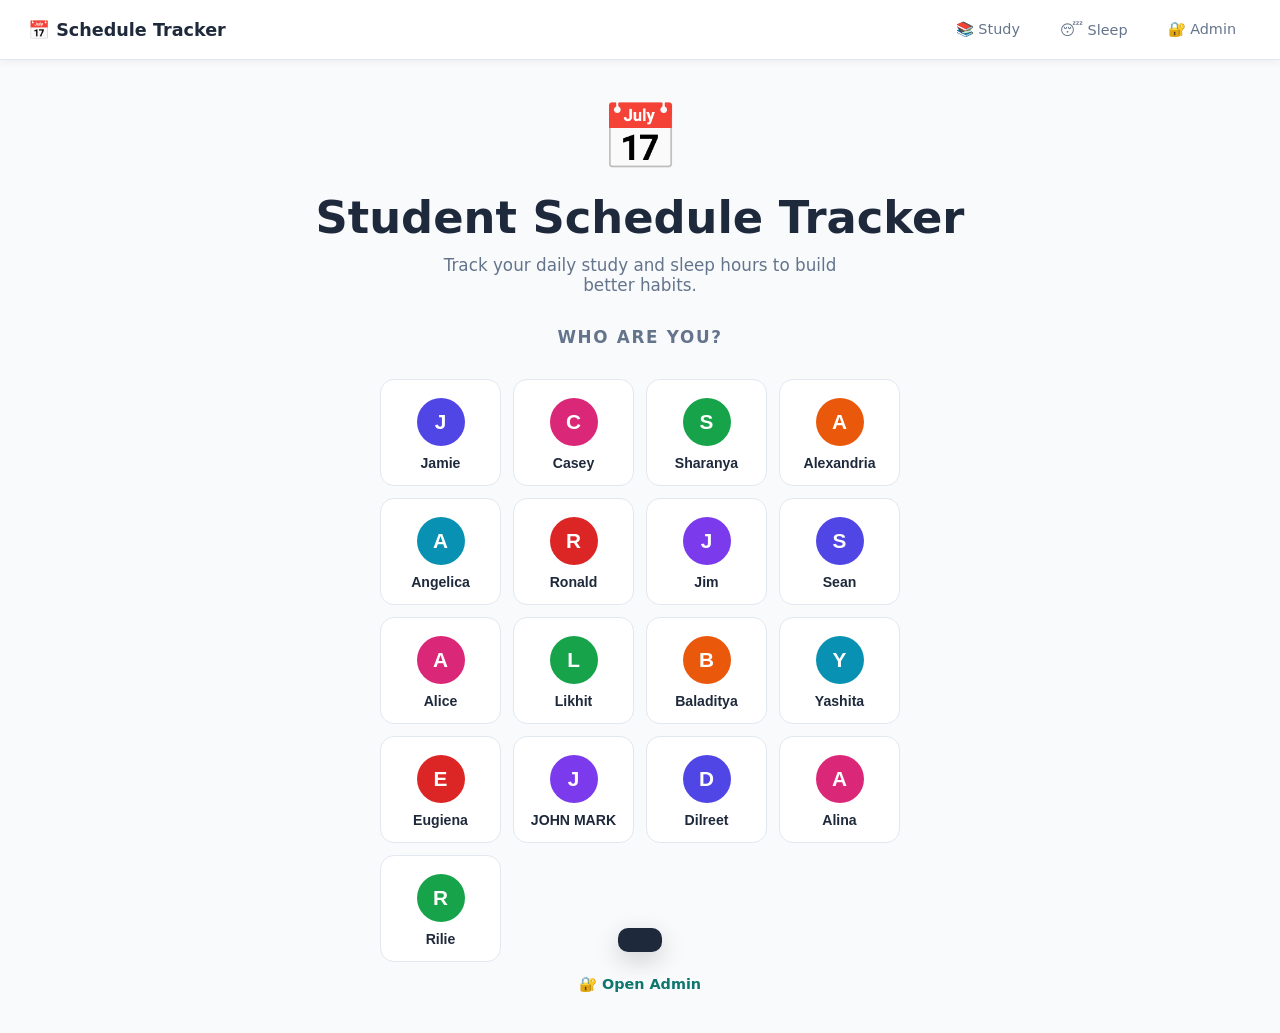
==== index.html @ 70226899 "Add files via upload" ====
<!DOCTYPE html>
<html lang="en">
<head>
  <meta charset="UTF-8" />
  <meta name="viewport" content="width=device-width, initial-scale=1.0" />
  <title>Student Schedule Tracker</title>
  <link rel="stylesheet" href="style.css" />
</head>
<body>

  <!-- NAV -->
  <nav>
    <a class="nav-brand" href="index.html">📅 Schedule Tracker</a>
    <div class="nav-links">
      <a href="study.html">📚 Study</a>
      <a href="sleep.html">😴 Sleep</a>
      <a href="admin.html">🔐 Admin</a>
    </div>
    <div class="nav-student" id="navStudent" style="display:none">
      Hello, <span id="navName"></span>
      <button class="btn-change-name" onclick="resetStudent()">Change</button>
    </div>
  </nav>

  <!-- HERO -->
  <main class="hero">
    <div class="hero-icon">📅</div>
    <h1>Student Schedule Tracker</h1>
    <p>Track your daily study and sleep hours to build better habits.</p>

    <!-- Student picker (default view) -->
    <div id="studentPicker">
      <p class="who-are-you">Who are you?</p>
      <div class="students-grid" id="studentsGrid"></div>
      <a href="admin.html" class="admin-entry-link">🔐 Open Admin</a>
    </div>

    <!-- Page chooser (shown after a student is selected) -->
    <div id="pageChooser" style="display:none;flex-direction:column;align-items:center;gap:16px;width:min(480px,92vw)">
      <h2 style="font-size:1.5rem;font-weight:800">Welcome back, <span id="greetName"></span>! 👋</h2>
      <p style="color:var(--text-muted);font-size:.95rem">Choose a tracker to log today's hours.</p>
      <div class="page-cards" style="width:100%">
        <a href="study.html" class="page-card study">
          <span class="card-icon">📚</span>
          Study Hours
        </a>
        <a href="sleep.html" class="page-card sleep">
          <span class="card-icon">😴</span>
          Sleep Hours
        </a>
        <a href="admin.html" class="page-card admin">
          <span class="card-icon">🔐</span>
          Admin Dashboard
        </a>
      </div>
      <button class="btn-switch" onclick="resetStudent()">Not you? Switch student</button>
    </div>
  </main>

  <div class="toast" id="toast"></div>

  <script src="app.js?v=20260703-4"></script>
  <script>
    const STUDENTS = [
      { name: 'Jamie',      color: 0 },
      { name: 'Casey',      color: 1 },
      { name: 'Sharanya',   color: 2 },
      { name: 'Alexandria', color: 3 },
      { name: 'Angelica',   color: 4 },
      { name: 'Ronald',     color: 5 },
      { name: 'Jim',        color: 6 },
      { name: 'Sean',       color: 0 },
      { name: 'Alice',      color: 1 },
      { name: 'Likhit',     color: 2 },
      { name: 'Baladitya',  color: 3 },
      { name: 'Yashita',    color: 4 },
      { name: 'Eugiena',    color: 5 },
      { name: 'JOHN MARK',  color: 6 },
      { name: 'Dilreet',    color: 0 },
      { name: 'Alina',      color: 1 },
      { name: 'Rilie',      color: 2 },
    ];

    function buildGrid() {
      document.getElementById('studentsGrid').innerHTML = STUDENTS.map(s => `
        <button class="student-btn" onclick="selectStudent('${escHtml(s.name)}')">
          <span class="student-avatar avatar-${s.color}">${s.name[0]}</span>
          ${escHtml(s.name)}
        </button>
      `).join('');
    }

    function selectStudent(name) {
      setStudentName(name);
      document.getElementById('studentPicker').style.display  = 'none';
      const pc = document.getElementById('pageChooser');
      pc.style.display = 'flex';
      document.getElementById('greetName').textContent = name;
      showNavStudent(name);
      showToast('Hi, ' + name + '! 👋');
    }

    function resetStudent() {
      clearStudentName();
      document.getElementById('pageChooser').style.display   = 'none';
      document.getElementById('studentPicker').style.display = 'block';
      document.getElementById('navStudent').style.display    = 'none';
    }

    function init() {
      buildGrid();
      const name = getStudentName();
      if (name) {
        document.getElementById('studentPicker').style.display = 'none';
        document.getElementById('pageChooser').style.display   = 'flex';
        document.getElementById('greetName').textContent = name;
        showNavStudent(name);
      }
    }

    init();
  </script>
</body>
</html>
---- style.css ----
/* ============================================================
   SCHEDULE TRACKER — Shared Styles
   ============================================================ */

:root {
  --study-primary: #4f46e5;
  --study-light:   #ede9fe;
  --study-dark:    #3730a3;

  --sleep-primary: #0891b2;
  --sleep-light:   #cffafe;
  --sleep-dark:    #0e7490;

  --neutral-bg:    #f8fafc;
  --card-bg:       #ffffff;
  --border:        #e2e8f0;
  --text-main:     #1e293b;
  --text-muted:    #64748b;
  --danger:        #ef4444;
  --success:       #22c55e;

  --radius:        14px;
  --shadow:        0 4px 24px rgba(0,0,0,.08);
  --transition:    .2s ease;
}

*, *::before, *::after { box-sizing: border-box; margin: 0; padding: 0; }

body {
  font-family: 'Segoe UI', system-ui, -apple-system, sans-serif;
  background: var(--neutral-bg);
  color: var(--text-main);
  min-height: 100vh;
}

/* ── NAV ── */
nav {
  display: flex;
  align-items: center;
  justify-content: space-between;
  padding: 0 28px;
  height: 60px;
  background: var(--card-bg);
  border-bottom: 1px solid var(--border);
  box-shadow: 0 2px 8px rgba(0,0,0,.05);
  position: sticky;
  top: 0;
  z-index: 100;
}

.nav-brand {
  font-weight: 700;
  font-size: 1.1rem;
  color: var(--text-main);
  text-decoration: none;
  display: flex;
  align-items: center;
  gap: 8px;
}

.nav-links { display: flex; gap: 8px; align-items: center; }

.nav-links a {
  text-decoration: none;
  padding: 6px 16px;
  border-radius: 8px;
  font-size: .9rem;
  font-weight: 500;
  color: var(--text-muted);
  transition: background var(--transition), color var(--transition);
}

.nav-links a:hover    { background: var(--neutral-bg); color: var(--text-main); }
.nav-links a.active-study { background: var(--study-light); color: var(--study-primary); }
.nav-links a.active-sleep { background: var(--sleep-light);  color: var(--sleep-primary); }
.nav-links a.active-admin { background: #ecfeff; color: #0f766e; }

.nav-student {
  font-size: .85rem;
  color: var(--text-muted);
  display: flex;
  align-items: center;
  gap: 6px;
}

.nav-student span {
  font-weight: 600;
  color: var(--text-main);
}

.btn-change-name {
  background: none;
  border: 1px solid var(--border);
  border-radius: 6px;
  padding: 3px 10px;
  font-size: .8rem;
  cursor: pointer;
  color: var(--text-muted);
  transition: border-color var(--transition), color var(--transition);
}
.btn-change-name:hover { border-color: var(--text-muted); color: var(--text-main); }

/* ── HERO / HOME ── */
.hero {
  display: flex;
  flex-direction: column;
  align-items: center;
  justify-content: center;
  min-height: calc(100vh - 60px);
  padding: 40px 20px;
  text-align: center;
}

.hero-icon { font-size: 4rem; margin-bottom: 16px; }

.hero h1 {
  font-size: clamp(1.8rem, 4vw, 2.8rem);
  font-weight: 800;
  line-height: 1.2;
  margin-bottom: 10px;
}

.hero p {
  font-size: 1.05rem;
  color: var(--text-muted);
  max-width: 420px;
  margin: 0 auto 32px;
}

/* ── NAME INPUT CARD ── */
.name-card {
  background: var(--card-bg);
  border: 1px solid var(--border);
  border-radius: var(--radius);
  box-shadow: var(--shadow);
  padding: 36px 40px;
  width: min(480px, 92vw);
}

.name-card label {
  display: block;
  font-size: .875rem;
  font-weight: 600;
  margin-bottom: 8px;
  color: var(--text-muted);
  text-transform: uppercase;
  letter-spacing: .05em;
}

.name-card input[type="text"] {
  width: 100%;
  padding: 12px 16px;
  border: 1.5px solid var(--border);
  border-radius: 10px;
  font-size: 1rem;
  outline: none;
  transition: border-color var(--transition), box-shadow var(--transition);
}
.name-card input[type="text"]:focus {
  border-color: var(--study-primary);
  box-shadow: 0 0 0 3px rgba(79,70,229,.12);
}

.btn-primary {
  margin-top: 16px;
  width: 100%;
  padding: 13px;
  border: none;
  border-radius: 10px;
  font-size: 1rem;
  font-weight: 700;
  cursor: pointer;
  background: linear-gradient(135deg, var(--study-primary), var(--study-dark));
  color: #fff;
  letter-spacing: .02em;
  transition: opacity var(--transition), transform var(--transition);
}
.btn-primary:hover   { opacity: .9; transform: translateY(-1px); }
.btn-primary:active  { transform: none; }

/* ── PAGE CARDS (study / sleep) ── */
.page-cards {
  display: grid;
  grid-template-columns: 1fr 1fr;
  gap: 20px;
  margin-top: 28px;
}

.page-card {
  display: flex;
  flex-direction: column;
  align-items: center;
  gap: 10px;
  padding: 26px 20px;
  border-radius: var(--radius);
  border: 1.5px solid var(--border);
  text-decoration: none;
  color: var(--text-main);
  font-weight: 600;
  font-size: 1rem;
  transition: box-shadow var(--transition), transform var(--transition), border-color var(--transition);
}
.page-card:hover { box-shadow: var(--shadow); transform: translateY(-3px); }

.page-card .card-icon { font-size: 2.4rem; }

.page-card.study { border-color: var(--study-primary); color: var(--study-primary); }
.page-card.sleep  { border-color: var(--sleep-primary); color: var(--sleep-primary); }
.page-card.admin  { border-color: #0f766e; color: #0f766e; }
.page-card.study:hover { background: var(--study-light); }
.page-card.sleep:hover  { background: var(--sleep-light); }
.page-card.admin:hover  { background: #ecfeff; }

.admin-entry-link {
  display: inline-flex;
  margin-top: 14px;
  text-decoration: none;
  color: #0f766e;
  font-size: .9rem;
  font-weight: 700;
}

/* ── MAIN LAYOUT ── */
.container {
  max-width: 780px;
  margin: 0 auto;
  padding: 36px 20px;
}

/* ── PAGE HEADER ── */
.page-header {
  margin-bottom: 28px;
}
.page-header .badge {
  display: inline-flex;
  align-items: center;
  gap: 6px;
  padding: 4px 14px;
  border-radius: 999px;
  font-size: .8rem;
  font-weight: 600;
  margin-bottom: 10px;
}
.badge-study { background: var(--study-light); color: var(--study-primary); }
.badge-sleep  { background: var(--sleep-light);  color: var(--sleep-primary); }

.page-header h2 { font-size: 1.7rem; font-weight: 800; }
.page-header p  { color: var(--text-muted); margin-top: 4px; }

/* ── ENTRY FORM CARD ── */
.entry-card {
  background: var(--card-bg);
  border: 1px solid var(--border);
  border-radius: var(--radius);
  box-shadow: var(--shadow);
  padding: 28px 30px;
  margin-bottom: 32px;
}

.entry-card h3 {
  font-size: 1rem;
  font-weight: 700;
  margin-bottom: 18px;
}

.form-row {
  display: grid;
  grid-template-columns: 1fr 1fr;
  gap: 16px;
}

.form-group {
  display: flex;
  flex-direction: column;
  gap: 6px;
}

.form-group label {
  font-size: .8rem;
  font-weight: 600;
  color: var(--text-muted);
  text-transform: uppercase;
  letter-spacing: .05em;
}

.form-group input[type="date"],
.form-group input[type="number"] {
  padding: 10px 14px;
  border: 1.5px solid var(--border);
  border-radius: 8px;
  font-size: .95rem;
  outline: none;
  transition: border-color var(--transition), box-shadow var(--transition);
  background: var(--neutral-bg);
}
.form-group input:focus {
  background: #fff;
  border-color: var(--study-primary);
  box-shadow: 0 0 0 3px rgba(79,70,229,.10);
}
.sleep-page .form-group input:focus {
  border-color: var(--sleep-primary);
  box-shadow: 0 0 0 3px rgba(8,145,178,.10);
}

.form-actions {
  display: flex;
  gap: 10px;
  margin-top: 18px;
}

.btn-submit {
  flex: 1;
  padding: 12px;
  border: none;
  border-radius: 9px;
  font-size: .95rem;
  font-weight: 700;
  cursor: pointer;
  color: #fff;
  transition: opacity var(--transition), transform var(--transition);
}
.btn-submit:hover  { opacity: .88; transform: translateY(-1px); }
.btn-submit:active { transform: none; }
.btn-submit-study { background: linear-gradient(135deg, var(--study-primary), var(--study-dark)); }
.btn-submit-sleep  { background: linear-gradient(135deg, var(--sleep-primary), var(--sleep-dark)); }

.btn-clear {
  padding: 12px 18px;
  border: 1.5px solid var(--border);
  border-radius: 9px;
  background: none;
  font-size: .9rem;
  font-weight: 600;
  cursor: pointer;
  color: var(--text-muted);
  transition: border-color var(--transition), color var(--transition);
}
.btn-clear:hover { border-color: var(--danger); color: var(--danger); }

/* ── TOAST ── */
.toast {
  position: fixed;
  bottom: 28px;
  left: 50%;
  transform: translateX(-50%) translateY(80px);
  background: var(--text-main);
  color: #fff;
  padding: 12px 22px;
  border-radius: 10px;
  font-size: .9rem;
  font-weight: 600;
  box-shadow: 0 8px 24px rgba(0,0,0,.18);
  z-index: 999;
  transition: transform .3s cubic-bezier(.34,1.56,.64,1);
  pointer-events: none;
}
.toast.show { transform: translateX(-50%) translateY(0); }

/* ── HISTORY TABLE ── */
.history-section h3 {
  font-size: 1rem;
  font-weight: 700;
  margin-bottom: 14px;
}

.history-controls {
  display: flex;
  align-items: center;
  justify-content: space-between;
  margin-bottom: 14px;
  gap: 10px;
  flex-wrap: wrap;
}

.search-box {
  flex: 1;
  min-width: 160px;
  padding: 8px 14px;
  border: 1.5px solid var(--border);
  border-radius: 8px;
  font-size: .9rem;
  outline: none;
  transition: border-color var(--transition);
}
.search-box:focus { border-color: var(--study-primary); }
.sleep-page .search-box:focus { border-color: var(--sleep-primary); }

.btn-clear-all {
  padding: 8px 16px;
  border: 1.5px solid var(--danger);
  border-radius: 8px;
  background: none;
  color: var(--danger);
  font-size: .85rem;
  font-weight: 600;
  cursor: pointer;
  transition: background var(--transition), color var(--transition);
}
.btn-clear-all:hover { background: var(--danger); color: #fff; }

.table-wrapper {
  overflow-x: auto;
  border-radius: var(--radius);
  border: 1px solid var(--border);
}

table {
  width: 100%;
  border-collapse: collapse;
  background: var(--card-bg);
}

thead th {
  padding: 12px 16px;
  text-align: left;
  font-size: .78rem;
  font-weight: 700;
  color: var(--text-muted);
  text-transform: uppercase;
  letter-spacing: .05em;
  border-bottom: 1px solid var(--border);
  background: var(--neutral-bg);
}

tbody tr {
  border-bottom: 1px solid var(--border);
  transition: background var(--transition);
}
tbody tr:last-child { border-bottom: none; }
tbody tr:hover { background: var(--neutral-bg); }

tbody td {
  padding: 13px 16px;
  font-size: .92rem;
}

.hours-pill {
  display: inline-flex;
  align-items: center;
  padding: 3px 12px;
  border-radius: 999px;
  font-weight: 700;
  font-size: .88rem;
}
.pill-study { background: var(--study-light); color: var(--study-primary); }
.pill-sleep  { background: var(--sleep-light);  color: var(--sleep-primary); }

.btn-row-delete {
  background: none;
  border: 1px solid var(--border);
  border-radius: 6px;
  padding: 3px 10px;
  cursor: pointer;
  font-size: .8rem;
  color: var(--text-muted);
  transition: border-color var(--transition), color var(--transition), background var(--transition);
}
.btn-row-delete:hover { border-color: var(--danger); color: var(--danger); background: #fef2f2; }

.empty-state {
  text-align: center;
  padding: 40px 20px;
  color: var(--text-muted);
  font-size: .95rem;
}
.empty-state .empty-icon { font-size: 2.5rem; margin-bottom: 8px; }

/* ── SUMMARY CARDS ── */
.summary-row {
  display: grid;
  grid-template-columns: repeat(3, 1fr);
  gap: 14px;
  margin-bottom: 28px;
}

.summary-card {
  background: var(--card-bg);
  border: 1px solid var(--border);
  border-radius: var(--radius);
  padding: 18px 20px;
}
.summary-card .summary-label {
  font-size: .75rem;
  font-weight: 600;
  color: var(--text-muted);
  text-transform: uppercase;
  letter-spacing: .05em;
  margin-bottom: 6px;
}
.summary-card .summary-value {
  font-size: 1.8rem;
  font-weight: 800;
  line-height: 1;
}
.summary-card .summary-unit {
  font-size: .8rem;
  color: var(--text-muted);
  margin-top: 3px;
}
.value-study { color: var(--study-primary); }
.value-sleep  { color: var(--sleep-primary); }

/* ── RESPONSIVE ── */
@media (max-width: 560px) {
  .form-row           { grid-template-columns: 1fr; }
  .page-cards         { grid-template-columns: 1fr; }
  .summary-row        { grid-template-columns: 1fr 1fr; }
  .nav                { padding: 0 16px; }
  nav .nav-student    { display: none; }
  .entry-card         { padding: 20px 18px; }
}

/* ══════════════════════════════════════════
   STUDENT PICKER
═══════════════════════════════════════════ */
.who-are-you {
  font-size: .8rem;
  font-weight: 700;
  text-transform: uppercase;
  letter-spacing: .1em;
  color: var(--text-muted);
  margin-bottom: 18px;
}

.students-grid {
  display: grid;
  grid-template-columns: repeat(4, 1fr);
  gap: 12px;
  width: min(520px, 92vw);
}

.student-btn {
  display: flex;
  flex-direction: column;
  align-items: center;
  gap: 9px;
  padding: 18px 10px 14px;
  border-radius: var(--radius);
  border: 1.5px solid var(--border);
  background: var(--card-bg);
  cursor: pointer;
  font-size: .88rem;
  font-weight: 600;
  color: var(--text-main);
  transition: border-color var(--transition), box-shadow var(--transition), transform var(--transition);
}
.student-btn:hover {
  border-color: var(--study-primary);
  box-shadow: var(--shadow);
  transform: translateY(-3px);
  color: var(--study-primary);
}

.student-avatar {
  width: 48px;
  height: 48px;
  border-radius: 50%;
  display: flex;
  align-items: center;
  justify-content: center;
  font-size: 1.3rem;
  font-weight: 800;
  color: #fff;
}

.avatar-0 { background: #4f46e5; }
.avatar-1 { background: #db2777; }
.avatar-2 { background: #16a34a; }
.avatar-3 { background: #ea580c; }
.avatar-4 { background: #0891b2; }
.avatar-5 { background: #dc2626; }
.avatar-6 { background: #7c3aed; }

.btn-switch {
  background: none;
  border: none;
  color: var(--study-primary);
  font-weight: 600;
  cursor: pointer;
  font-size: .9rem;
  margin-top: 4px;
  text-decoration: underline;
}

/* ══════════════════════════════════════════
   MONTH NAVIGATION
═══════════════════════════════════════════ */
.month-nav {
  display: flex;
  align-items: center;
  justify-content: space-between;
  margin-bottom: 2px;
  padding: 10px 16px;
  background: var(--card-bg);
  border: 1px solid var(--border);
  border-radius: var(--radius) var(--radius) 0 0;
  border-bottom: none;
}

.month-label {
  font-weight: 700;
  font-size: 1rem;
  color: var(--text-main);
}

.btn-month {
  background: none;
  border: 1.5px solid var(--border);
  border-radius: 8px;
  width: 34px;
  height: 34px;
  cursor: pointer;
  font-size: 1.2rem;
  display: flex;
  align-items: center;
  justify-content: center;
  line-height: 1;
  transition: background var(--transition), border-color var(--transition);
}
.btn-month:hover { background: var(--neutral-bg); border-color: var(--text-muted); }

/* ══════════════════════════════════════════
   CALENDAR GRID
═══════════════════════════════════════════ */
.calendar-wrapper {
  background: var(--card-bg);
  border: 1px solid var(--border);
  border-radius: 0 0 var(--radius) var(--radius);
  overflow: hidden;
  margin-bottom: 16px;
  box-shadow: var(--shadow);
}

.cal-day-headers {
  display: grid;
  grid-template-columns: repeat(7, 1fr);
  background: var(--neutral-bg);
  border-bottom: 1px solid var(--border);
}

.cal-day-header {
  text-align: center;
  padding: 10px 4px;
  font-size: .72rem;
  font-weight: 700;
  color: var(--text-muted);
  text-transform: uppercase;
  letter-spacing: .04em;
}

.cal-grid {
  display: grid;
  grid-template-columns: repeat(7, 1fr);
}

.day-cell {
  min-height: 78px;
  border-right: 1px solid var(--border);
  border-bottom: 1px solid var(--border);
  padding: 7px 6px 6px;
  cursor: pointer;
  transition: background var(--transition);
  display: flex;
  flex-direction: column;
  align-items: center;
  gap: 5px;
  position: relative;
}
.day-cell:nth-child(7n)          { border-right: none; }
.day-cell:hover:not(.day-blank)  { background: var(--neutral-bg); }

.day-blank {
  cursor: default;
  background: #fafafa;
}
.day-blank:hover { background: #fafafa; }

.day-num {
  font-size: .83rem;
  font-weight: 600;
  color: var(--text-muted);
  width: 26px;
  height: 26px;
  display: flex;
  align-items: center;
  justify-content: center;
  border-radius: 50%;
  flex-shrink: 0;
}
.day-today .day-num             { background: var(--study-primary); color: #fff; }
.sleep-page .day-today .day-num { background: var(--sleep-primary);  color: #fff; }

.day-hours {
  font-size: .78rem;
  font-weight: 700;
  padding: 2px 8px;
  border-radius: 999px;
  line-height: 1.5;
}
.study-page .day-hours { background: var(--study-light); color: var(--study-primary); }
.sleep-page .day-hours { background: var(--sleep-light);  color: var(--sleep-primary); }

/* ── LOW SLEEP FLAG (< 7 hrs) ── */
.day-low-sleep                  { background: #fff1f2 !important; }
.day-low-sleep:hover            { background: #ffe4e6 !important; }
.day-low-sleep .day-hours       { background: #fee2e2 !important; color: var(--danger) !important; }

/* Red dot indicator in top-right of low-sleep cells */
.day-low-sleep::after {
  content: '';
  position: absolute;
  top: 6px;
  right: 6px;
  width: 7px;
  height: 7px;
  border-radius: 50%;
  background: var(--danger);
}

.day-add {
  font-size: 1.1rem;
  color: #cbd5e1;
  line-height: 1;
}
.day-cell:not(.day-blank):hover .day-add { color: var(--text-muted); }

/* ── LEGEND ── */
.calendar-legend {
  display: flex;
  gap: 18px;
  align-items: center;
  font-size: .82rem;
  color: var(--text-muted);
  margin-bottom: 28px;
  flex-wrap: wrap;
}
.legend-item   { display: flex; align-items: center; gap: 7px; }
.legend-swatch { width: 14px; height: 14px; border-radius: 4px; flex-shrink: 0; }

/* ══════════════════════════════════════════
   MODAL
═══════════════════════════════════════════ */
.modal-overlay {
  display: none;
  position: fixed;
  inset: 0;
  background: rgba(15, 23, 42, .5);
  z-index: 500;
  align-items: center;
  justify-content: center;
  padding: 20px;
}
.modal-overlay.open { display: flex; }

.modal-card {
  background: var(--card-bg);
  border-radius: var(--radius);
  box-shadow: 0 25px 60px rgba(0,0,0,.22);
  padding: 28px 30px;
  width: min(360px, 100%);
  animation: modalIn .18s ease;
}

@keyframes modalIn {
  from { transform: scale(.93) translateY(8px); opacity: 0; }
  to   { transform: scale(1)   translateY(0);   opacity: 1; }
}

.modal-date-label {
  font-size: .74rem;
  font-weight: 700;
  color: var(--text-muted);
  text-transform: uppercase;
  letter-spacing: .06em;
  margin-bottom: 5px;
}
.modal-title {
  font-size: 1.2rem;
  font-weight: 800;
  margin-bottom: 20px;
  color: var(--text-main);
}
.modal-actions {
  display: flex;
  gap: 8px;
  margin-top: 18px;
  align-items: center;
}

.btn-modal-cancel {
  flex: 1;
  padding: 11px;
  border: 1.5px solid var(--border);
  border-radius: 9px;
  background: none;
  font-size: .9rem;
  font-weight: 600;
  cursor: pointer;
  color: var(--text-muted);
  transition: border-color var(--transition), color var(--transition);
}
.btn-modal-cancel:hover { border-color: var(--text-muted); color: var(--text-main); }

.btn-modal-save {
  flex: 2;
  padding: 11px;
  border: none;
  border-radius: 9px;
  font-size: .9rem;
  font-weight: 700;
  cursor: pointer;
  color: #fff;
  transition: opacity var(--transition);
}
.btn-modal-save:hover { opacity: .88; }
.btn-modal-save-study { background: linear-gradient(135deg, #4f46e5, #3730a3); }
.btn-modal-save-sleep { background: linear-gradient(135deg, #0891b2, #0e7490); }

.btn-modal-delete {
  padding: 11px 14px;
  border: 1.5px solid #fca5a5;
  border-radius: 9px;
  background: none;
  color: var(--danger);
  font-size: .875rem;
  font-weight: 600;
  cursor: pointer;
  transition: background var(--transition), color var(--transition), border-color var(--transition);
}
.btn-modal-delete:hover { background: var(--danger); border-color: var(--danger); color: #fff; }

/* ── Admin page ── */
.badge-admin { background: #ecfeff; color: #0f766e; }

.admin-auth-card,
.admin-controls-card {
  background: var(--card-bg);
  border: 1px solid var(--border);
  border-radius: var(--radius);
  box-shadow: var(--shadow);
  padding: 22px;
  margin-bottom: 18px;
}

.admin-auth-card h3 { margin-bottom: 8px; }
.admin-auth-card p { color: var(--text-muted); margin-bottom: 12px; }

.btn-submit-admin {
  background: linear-gradient(135deg, #0f766e, #115e59);
}

.admin-hint {
  margin-top: 12px;
  font-size: .8rem;
  color: var(--text-muted);
}

.admin-controls-row { grid-template-columns: 1fr 1fr; }

.admin-select,
.admin-readonly {
  padding: 10px 14px;
  border: 1.5px solid var(--border);
  border-radius: 8px;
  font-size: .95rem;
  outline: none;
  background: var(--neutral-bg);
}

.value-admin { color: #0f766e; }

.admin-day-cell {
  align-items: stretch;
  gap: 4px;
}

.admin-hours-wrap {
  display: grid;
  gap: 3px;
}

.admin-study {
  background: var(--study-light);
  color: var(--study-primary);
  text-align: center;
}

.admin-day-cell.day-low-sleep .admin-study {
  background: var(--study-light) !important;
  color: var(--study-primary) !important;
}

.admin-sleep {
  background: var(--sleep-light);
  color: var(--sleep-primary);
  text-align: center;
}

/* ── Mobile calendar ── */
@media (max-width: 560px) {
  .day-cell        { min-height: 54px; padding: 5px 3px; gap: 3px; }
  .day-num         { font-size: .72rem; width: 22px; height: 22px; }
  .day-hours       { font-size: .68rem; padding: 1px 5px; }
  .cal-day-header  { font-size: .63rem; padding: 7px 2px; letter-spacing: 0; }
  .day-add         { font-size: .9rem; }
  .students-grid   { grid-template-columns: repeat(3, 1fr); }
  .modal-card      { padding: 22px 18px; }
  .admin-controls-row { grid-template-columns: 1fr; }
}
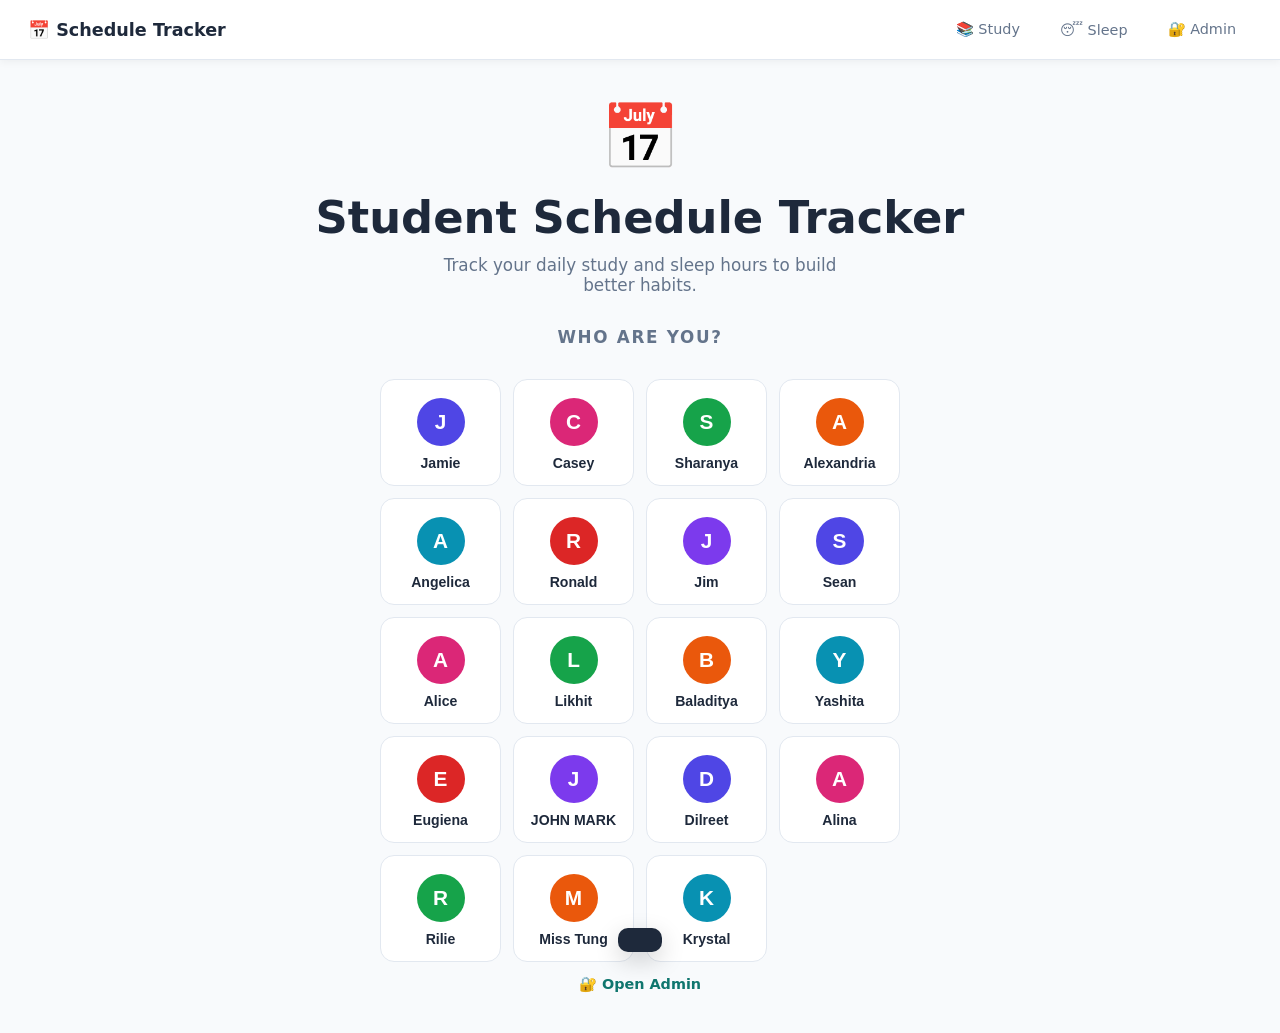
==== commit 6e6b3c45: "Add files via upload" ====
--- a/index.html
+++ b/index.html
@@ -59,7 +59,7 @@
 
   <div class="toast" id="toast"></div>
 
-  <script src="app.js?v=20260703-4"></script>
+  <script src="app.js?v=20260703-5"></script>
   <script>
     const STUDENTS = [
       { name: 'Jamie',      color: 0 },
@@ -79,6 +79,8 @@
       { name: 'Dilreet',    color: 0 },
       { name: 'Alina',      color: 1 },
       { name: 'Rilie',      color: 2 },
+      { name: 'Miss Tung',  color: 3 },
+      { name: 'Krystal',    color: 4 },
     ];
 
     function buildGrid() {
